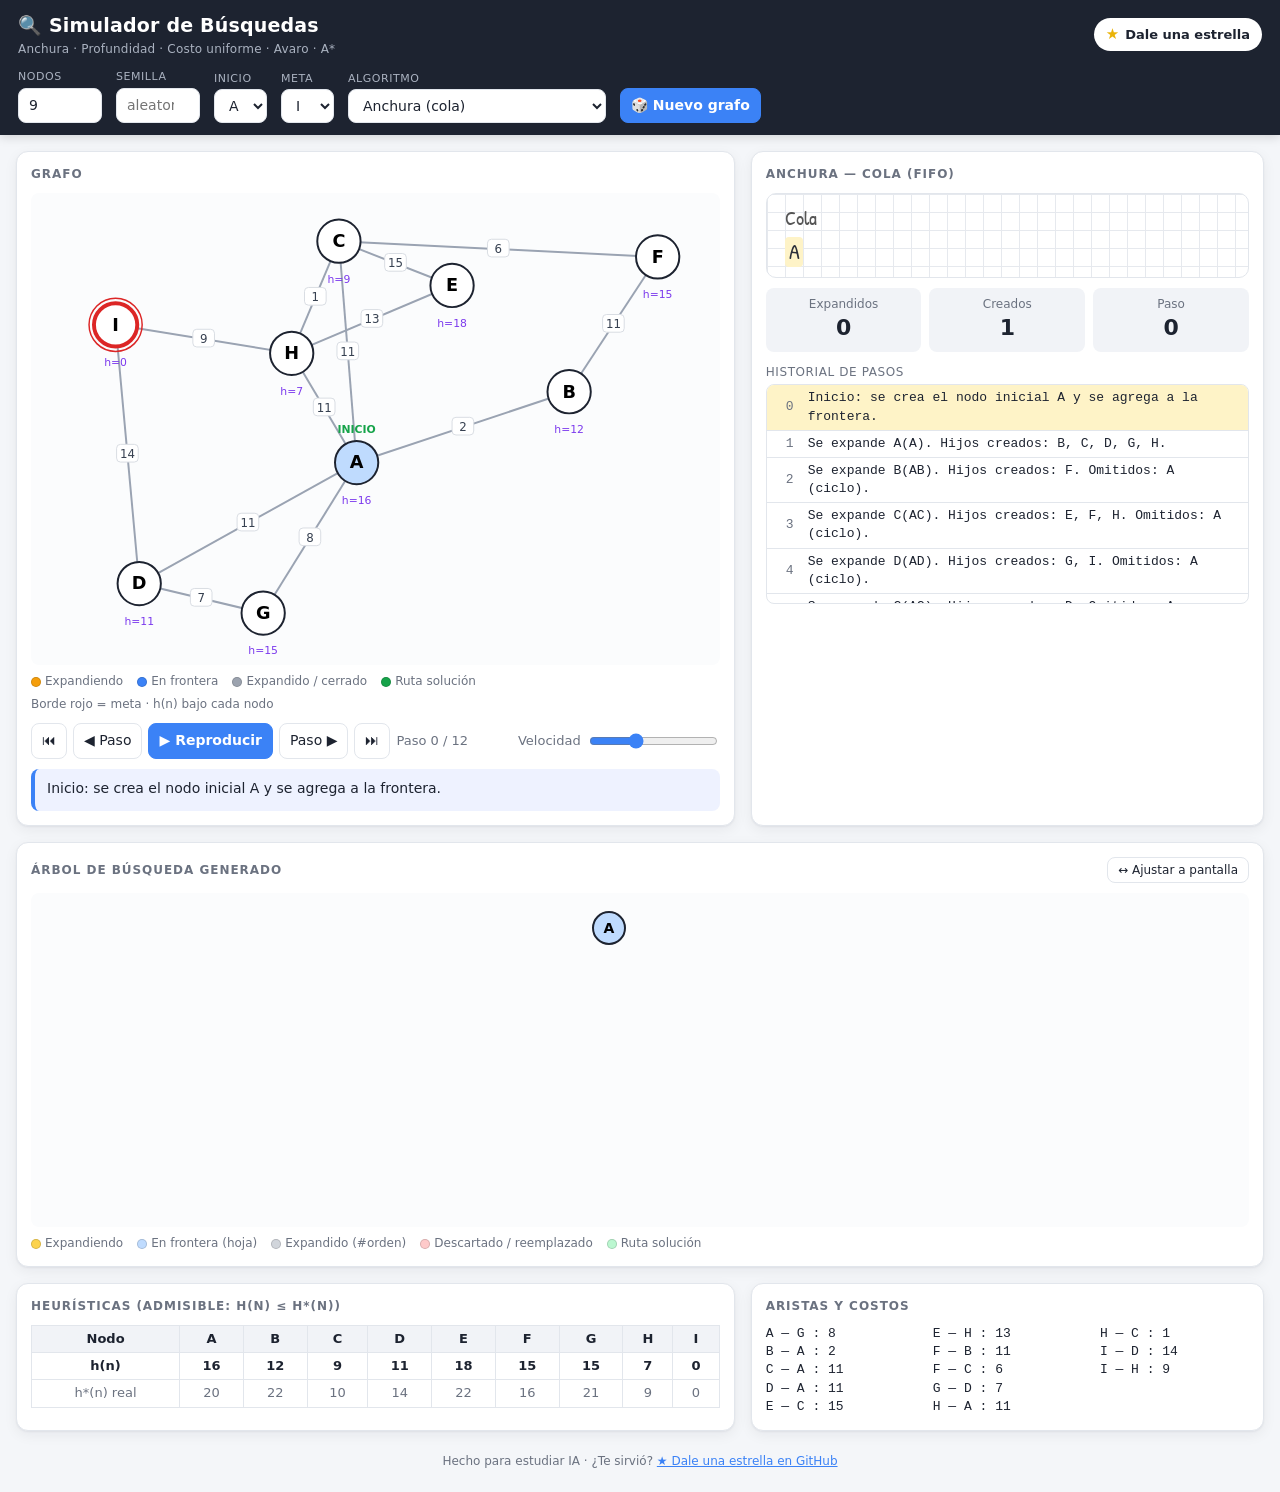
==== index.html @ 6e657a4d "Mejora del proyecto" ====
<!doctype html>
<html lang="es">
<head>
<meta charset="utf-8">
<meta name="viewport" content="width=device-width, initial-scale=1">
<title>Simulador de Búsquedas IA</title>
<meta name="description" content="Visualiza paso a paso Anchura, Profundidad, Costo uniforme, Avaro y A* sobre un grafo aleatorio.">
<link rel="icon" href="data:image/svg+xml,<svg xmlns='http://www.w3.org/2000/svg' viewBox='0 0 100 100'><text y='.9em' font-size='90'>🔍</text></svg>">
<link rel="preconnect" href="https://fonts.googleapis.com">
<link href="https://fonts.googleapis.com/css2?family=Patrick+Hand&display=swap" rel="stylesheet">
<link rel="stylesheet" href="css/styles.css">
<script src="js/app.js" defer></script>
</head>
<body>
<header>
  <div class="top">
    <h1>🔍 Simulador de Búsquedas <small>Anchura · Profundidad · Costo uniforme · Avaro · A*</small></h1>
    <a class="star" id="star" href="https://github.com/EdgarG1013/Algoritmos-de-b-squeda" target="_blank" rel="noopener"
       title="Si te sirvió, dale una estrella al repositorio">
      <span class="ico">★</span> Dale una estrella <span class="cnt" id="starCnt"></span>
    </a>
  </div>
  <div class="toolbar">
    <label class="field">Nodos <input id="nN" type="number" min="5" max="14" value="9"></label>
    <label class="field">Semilla <input id="seed" type="number" value="" placeholder="aleatoria"></label>
    <label class="field">Inicio <select id="sI"></select></label>
    <label class="field">Meta <select id="sM"></select></label>
    <label class="field wide">Algoritmo
      <select id="alg">
        <option value="bfs">Anchura (cola)</option>
        <option value="dfs">Profundidad (pila)</option>
        <option value="bfsG">Anchura + Abierta/Cerrada</option>
        <option value="dfsG">Profundidad + Abierta/Cerrada</option>
        <option value="ucs">Costo uniforme</option>
        <option value="greedy">Avaro (Greedy)</option>
        <option value="astar">A*</option>
      </select>
    </label>
    <button id="gen" class="pri">🎲 Nuevo grafo</button>
  </div>
</header>

<main>
  <section class="card">
    <h2>Grafo</h2>
    <svg id="svg" viewBox="0 0 700 480"></svg>
    <div class="legend">
      <span><span class="dot" style="background:var(--cur)"></span>Expandiendo</span>
      <span><span class="dot" style="background:var(--fr)"></span>En frontera</span>
      <span><span class="dot" style="background:var(--cl)"></span>Expandido / cerrado</span>
      <span><span class="dot" style="background:var(--ok)"></span>Ruta solución</span>
      <span>Borde rojo = meta · h(n) bajo cada nodo</span>
    </div>
    <div class="player">
      <button id="bFirst" title="Inicio">⏮</button>
      <button id="bPrev" title="Paso anterior (←)">◀<span class="tx"> Paso</span></button>
      <button id="bPlay" class="pri" title="Reproducir / pausa (espacio)">▶<span class="tx"> Reproducir</span></button>
      <button id="bNext" title="Paso siguiente (→)"><span class="tx">Paso </span>▶</button>
      <button id="bLast" title="Final">⏭</button>
      <span id="stepLbl"></span>
      <label class="speed">Velocidad <input id="spd" type="range" min="200" max="2500" value="1000" step="100"></label>
    </div>
    <div class="msg" id="msg"></div>
  </section>

  <section class="card">
    <h2 id="algTitle">Estructuras</h2>
    <div id="dsBox"></div>
    <div class="stats">
      <div class="stat">Expandidos<b id="stE">0</b></div>
      <div class="stat">Creados<b id="stC">0</b></div>
      <div class="stat">Paso<b id="stP">0</b></div>
    </div>
    <div class="res" id="res"></div>
    <div class="lbl">Historial de pasos</div>
    <div class="hist"><table id="hist"></table></div>
  </section>

  <section class="card full">
    <h2>Árbol de búsqueda generado <button id="treeFit" class="mini">🔍 Tamaño real</button></h2>
    <div class="treebox"><svg id="tree" class="fit"></svg></div>
    <div class="legend">
      <span><span class="dot" style="background:#fcd34d"></span>Expandiendo</span>
      <span><span class="dot" style="background:#bfdbfe"></span>En frontera (hoja)</span>
      <span><span class="dot" style="background:#d1d5db"></span>Expandido (#orden)</span>
      <span><span class="dot" style="background:#fecaca"></span>Descartado / reemplazado</span>
      <span><span class="dot" style="background:#bbf7d0"></span>Ruta solución</span>
    </div>
  </section>

  <section class="card">
    <h2>Heurísticas (admisible: h(n) ≤ h*(n))</h2>
    <div class="scroll"><table id="hTab"></table></div>
  </section>
  <section class="card">
    <h2>Aristas y costos</h2>
    <div id="eTab" class="edges"></div>
  </section>
</main>

<footer>
  Hecho para estudiar IA · ¿Te sirvió? <a href="https://github.com/EdgarG1013/Algoritmos-de-b-squeda" target="_blank" rel="noopener">★ Dale una estrella en GitHub</a>
</footer>
</body>
</html>
---- css/styles.css ----
:root{
  --bg:#f4f6f9; --panel:#fff; --tx:#1d2330; --mut:#6b7280; --bd:#e2e6ec; --soft:#f1f3f7;
  --pri:#3b82f6; --pri-d:#2563eb; --dark:#1d2330;
  --cur:#f59e0b; --fr:#3b82f6; --cl:#9ca3af; --ok:#16a34a; --goal:#dc2626;
  --shadow:0 1px 2px rgba(16,24,40,.05),0 4px 14px rgba(16,24,40,.06);
  --r:12px;
}
*{box-sizing:border-box}
html{-webkit-text-size-adjust:100%}
body{margin:0;font-family:system-ui,-apple-system,"Segoe UI",Roboto,Arial,sans-serif;background:var(--bg);color:var(--tx);line-height:1.4}

/* ---------- Cabecera ---------- */
header{background:var(--dark);color:#fff;padding:12px 18px;box-shadow:0 2px 10px rgba(0,0,0,.15)}
.top{display:flex;align-items:center;justify-content:space-between;gap:12px;flex-wrap:wrap}
header h1{font-size:19px;margin:0;font-weight:700;letter-spacing:.01em}
header h1 small{display:block;font-size:12px;font-weight:400;color:#aab2c0;margin-top:2px}
.star{display:inline-flex;align-items:center;gap:6px;text-decoration:none;color:#1d2330;background:#fff;
      border-radius:999px;padding:6px 12px;font-size:13px;font-weight:600;transition:transform .15s,box-shadow .15s}
.star:hover{transform:translateY(-1px);box-shadow:0 4px 12px rgba(250,204,21,.45)}
.star .ico{color:#eab308;font-size:15px}
.star .cnt{background:var(--soft);border-radius:999px;padding:1px 8px;font-weight:700;display:none}
.star .cnt.on{display:inline}

.toolbar{display:flex;flex-wrap:wrap;gap:10px 14px;align-items:flex-end;margin-top:12px}
.field{display:flex;flex-direction:column;gap:3px;font-size:11px;color:#aab2c0;text-transform:uppercase;letter-spacing:.05em}
select,input,button{font:inherit;font-size:14px;padding:7px 10px;border-radius:8px;border:1px solid var(--bd);background:#fff;color:var(--tx)}
input[type=number]{width:84px}
button{cursor:pointer;transition:background .15s,transform .1s}
button:active{transform:scale(.97)}
button:hover{background:var(--soft)}
button.pri{background:var(--pri);color:#fff;border-color:var(--pri);font-weight:600}
button.pri:hover{background:var(--pri-d)}

/* ---------- Layout ---------- */
main{display:grid;grid-template-columns:minmax(0,1.4fr) minmax(0,1fr);gap:16px;padding:16px;max-width:1500px;margin:0 auto}
.card{background:var(--panel);border:1px solid var(--bd);border-radius:var(--r);padding:14px;box-shadow:var(--shadow);min-width:0}
.card.full{grid-column:1/-1}
.card h2{font-size:12px;margin:0 0 10px;color:var(--mut);text-transform:uppercase;letter-spacing:.08em;font-weight:700;
         display:flex;justify-content:space-between;align-items:center;gap:8px}
svg{display:block;max-width:100%}
#svg{width:100%;height:auto;background:#fbfcfd;border-radius:8px}

/* ---------- Reproductor ---------- */
.player{display:flex;gap:6px;align-items:center;flex-wrap:wrap;margin-top:10px}
.player .speed{display:flex;align-items:center;gap:6px;font-size:13px;color:var(--mut);margin-left:auto}
.player input[type=range]{padding:0;border:none;accent-color:var(--pri)}
.msg{margin-top:10px;padding:10px 12px;background:#eef2ff;border-left:4px solid var(--pri);border-radius:8px;font-size:14px;min-height:42px}
#stepLbl{font-size:13px;color:var(--mut);font-variant-numeric:tabular-nums}

/* ---------- Tablas ---------- */
.scroll{overflow-x:auto;-webkit-overflow-scrolling:touch}
table{border-collapse:collapse;font-size:13px;width:100%}
th,td{border:1px solid var(--bd);padding:4px 7px;text-align:center}
th{background:var(--soft)}
.edges{font-family:Consolas,monospace;font-size:13px;columns:3;column-gap:18px}

/* ---------- Estadísticas / resultado ---------- */
.lbl{font-size:12px;color:var(--mut);margin:12px 0 4px;text-transform:uppercase;letter-spacing:.05em}
.stats{display:grid;grid-template-columns:repeat(3,1fr);gap:8px;margin-top:10px}
.stat{background:var(--soft);border-radius:8px;padding:8px;text-align:center;font-size:12px;color:var(--mut)}
.stat b{display:block;font-size:22px;color:var(--tx);font-variant-numeric:tabular-nums}
.res{margin-top:10px;padding:10px;border-radius:8px;background:#dcfce7;border:1px solid #86efac;font-size:14px;display:none}

/* ---------- Notación tipo cuaderno (como el profe) ---------- */
.nb{font-family:'Patrick Hand','Comic Sans MS',cursive;font-size:22px;color:#2b2f3a;
    background-color:#fff;background-image:linear-gradient(#e6e9ee 1px,transparent 1px),linear-gradient(90deg,#e6e9ee 1px,transparent 1px);
    background-size:18px 18px;border:1px solid var(--bd);border-radius:10px;padding:10px 14px;overflow-x:auto}
.nbcols{display:grid;grid-template-columns:auto 1fr;gap:0}
.nbcols.one{grid-template-columns:auto}
.nbcol{padding:0 14px 0 4px;min-width:0}
.nbcol+.nbcol{border-left:2px solid #2b2f3a;padding-left:12px}
.nbh{font-size:20px;color:#555;margin-bottom:4px;white-space:nowrap}
.rows{display:inline-block;max-width:100%}
.rows.stack .row{text-align:right}
.row{white-space:nowrap;line-height:1.35;min-height:1.35em;border-radius:4px}
.row .c{display:inline-block;min-width:.85em;text-align:center}
.row .t{display:inline-block;margin-right:2px}
.tach{text-decoration:line-through;text-decoration-thickness:2px;color:#7a7f8a}
.goal{color:#15803d;font-weight:bold;border:2px solid #15803d;border-radius:50%;padding:0 3px}
.row.now{background:#fef3c7}
.clist{word-break:break-word}
.nbbox{display:inline-block;border:2px solid #2b2f3a;padding:2px 10px;margin:10px 0 4px;font-size:20px;line-height:1.3}
.nbans{font-size:21px;margin-top:6px}

/* ---------- Leyendas / historial ---------- */
.legend{font-size:12px;color:var(--mut);display:flex;gap:6px 14px;flex-wrap:wrap;margin-top:8px}
.dot{display:inline-block;width:10px;height:10px;border-radius:50%;margin-right:4px;vertical-align:middle;border:1px solid rgba(0,0,0,.15)}
.hist{max-height:220px;overflow:auto;font-size:12px;border:1px solid var(--bd);border-radius:8px}
.hist table td{border-width:0 0 1px 0;text-align:left;font-family:Consolas,monospace;cursor:pointer}
.hist table td:first-child{color:var(--mut);width:34px;text-align:right}
.hist tr:hover{background:var(--soft)}
.hist tr.on{background:#fef3c7}

/* ---------- Árbol ---------- */
.treebox{overflow:auto;max-height:600px;border-radius:8px;background:#fbfcfd;-webkit-overflow-scrolling:touch}
#tree{margin:0 auto}
#tree.fit{width:100%;height:auto}
.mini{font-size:12px;padding:4px 10px;text-transform:none;letter-spacing:0;font-weight:500}

footer{text-align:center;color:var(--mut);font-size:12px;padding:6px 16px 22px}
footer a{color:var(--pri)}

/* ---------- Responsive ---------- */
@media (max-width:900px){
  main{grid-template-columns:minmax(0,1fr);padding:12px;gap:12px}
  .edges{columns:2}
}
@media (max-width:560px){
  header{padding:12px}
  header h1{font-size:17px}
  .toolbar{display:grid;grid-template-columns:1fr 1fr;gap:8px}
  .field.wide,#gen{grid-column:1/-1}
  .field input,.field select{width:100%}
  main{padding:10px}
  .card{padding:12px;border-radius:10px}
  .player{display:grid;grid-template-columns:repeat(5,1fr)}
  .player button{padding:9px 0}
  #bPrev .tx,#bNext .tx,#bPlay .tx{display:none}
  .player .speed{grid-column:1/-1;margin:4px 0 0}
  .player .speed input{flex:1}
  #stepLbl{grid-column:1/-1;text-align:center}
  .nb{font-size:19px;padding:8px 10px}
  .nbh{font-size:17px}
  .edges{columns:2;font-size:12px}
  .stat b{font-size:19px}
}
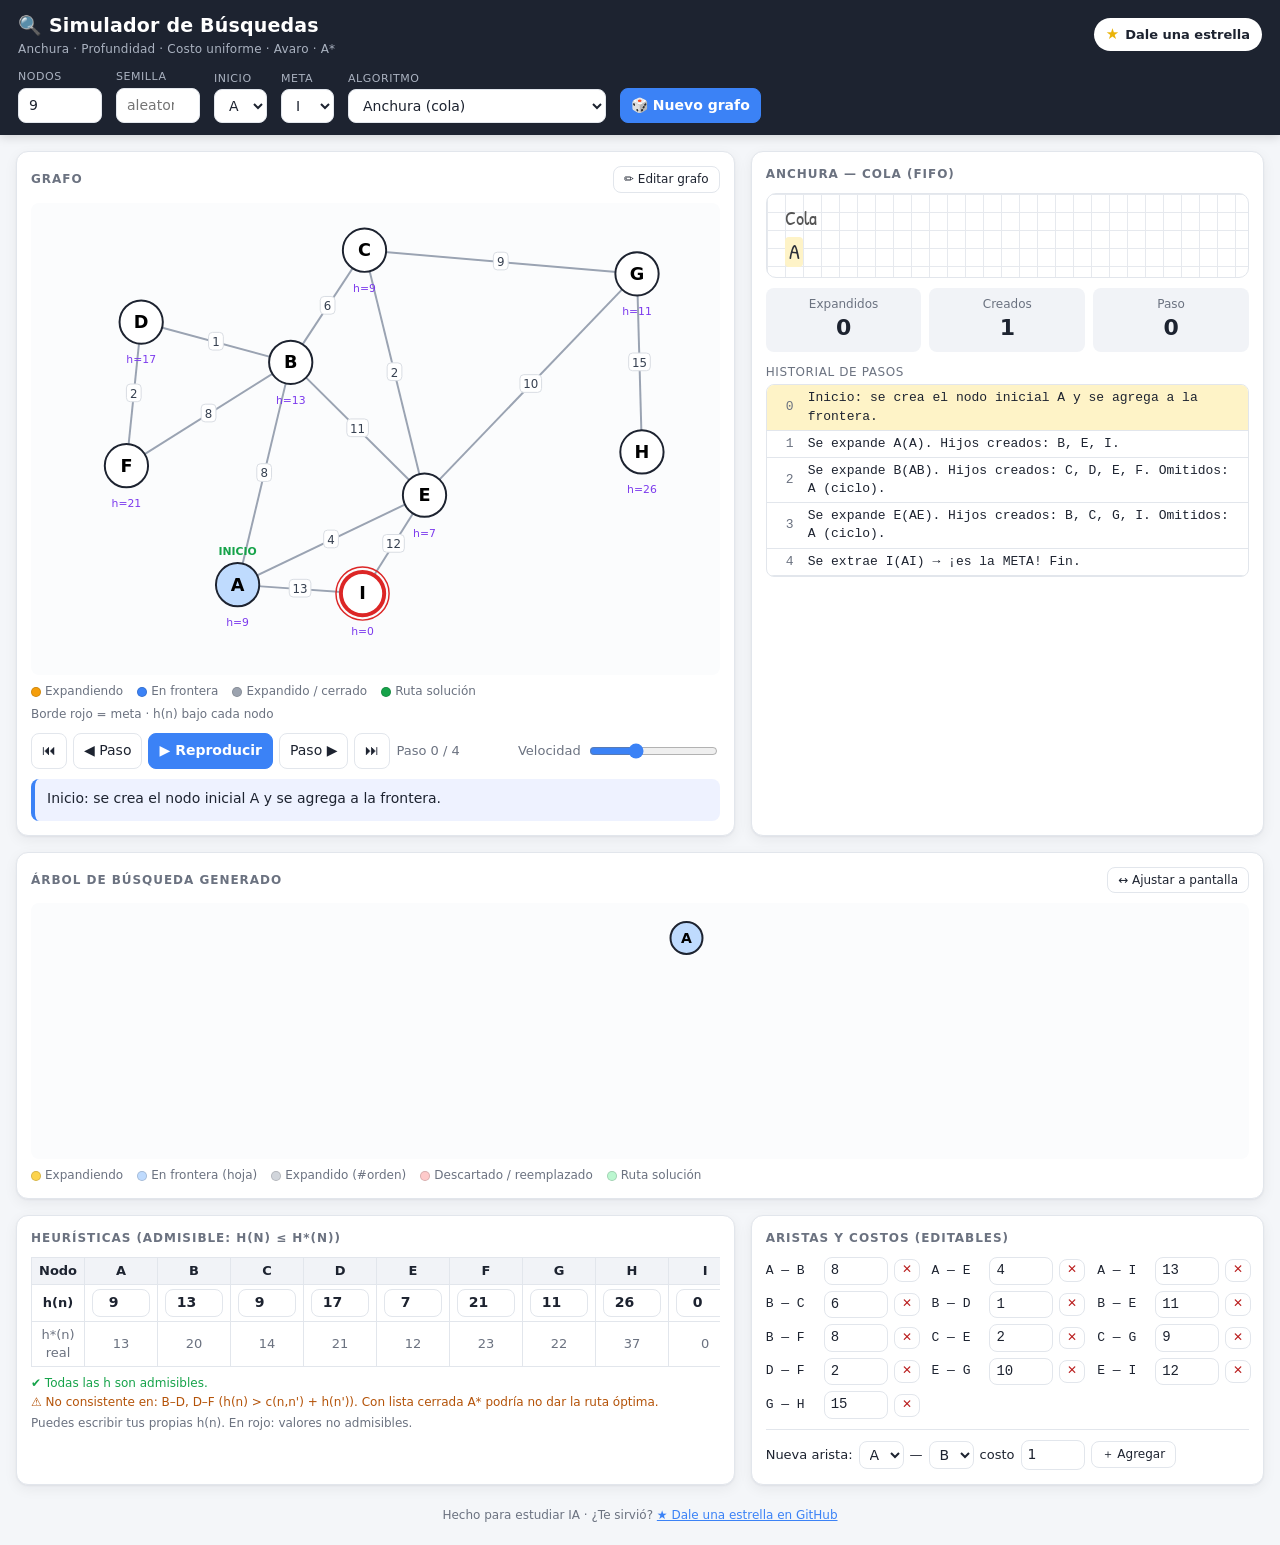
==== commit 32aca193: "implementacion de sistema de edicion y correcion de errores" ====
--- a/index.html
+++ b/index.html
@@ -4,7 +4,7 @@
 <meta charset="utf-8">
 <meta name="viewport" content="width=device-width, initial-scale=1">
 <title>Simulador de Búsquedas IA</title>
-<meta name="description" content="Visualiza paso a paso Anchura, Profundidad, Costo uniforme, Avaro y A* sobre un grafo aleatorio.">
+<meta name="description" content="Visualiza paso a paso Anchura, Profundidad, Costo uniforme, Avaro y A* sobre un grafo aleatorio o creado por ti.">
 <link rel="icon" href="data:image/svg+xml,<svg xmlns='http://www.w3.org/2000/svg' viewBox='0 0 100 100'><text y='.9em' font-size='90'>🔍</text></svg>">
 <link rel="preconnect" href="https://fonts.googleapis.com">
 <link href="https://fonts.googleapis.com/css2?family=Patrick+Hand&display=swap" rel="stylesheet">
@@ -42,7 +42,21 @@
 
 <main>
   <section class="card">
-    <h2>Grafo</h2>
+    <h2>Grafo <button id="edToggle" class="mini">✏️ Editar grafo</button></h2>
+    <div id="edBar" class="edbar" hidden>
+      <div class="edhint">Clic en espacio vacío: <b>nuevo nodo</b> · Arrastrar nodo: <b>moverlo</b> ·
+        Clic en un nodo y luego en otro: <b>arista</b> · Clic en nodo o costo: <b>editar</b> ·
+        <kbd>Supr</kbd>: borrar · <kbd>Esc</kbd>: soltar selección</div>
+      <div id="edSel" class="edsel"></div>
+      <div class="edtools">
+        <button id="edClear" class="mini danger">🧹 Grafo vacío</button>
+        <button id="edH" class="mini">🎲 h admisibles aleatorias</button>
+        <button id="edH0" class="mini">h = 0 en todos</button>
+        <button id="edExp" class="mini">💾 Exportar</button>
+        <label class="mini btn">📂 Importar<input id="edImp" type="file" accept=".json,application/json" hidden></label>
+        <span id="edMsg" class="err"></span>
+      </div>
+    </div>
     <svg id="svg" viewBox="0 0 700 480"></svg>
     <div class="legend">
       <span><span class="dot" style="background:var(--cur)"></span>Expandiendo</span>
@@ -91,9 +105,11 @@
   <section class="card">
     <h2>Heurísticas (admisible: h(n) ≤ h*(n))</h2>
     <div class="scroll"><table id="hTab"></table></div>
+    <div id="hMsg" class="hmsg"></div>
+    <div class="note">Puedes escribir tus propias h(n). En rojo: valores no admisibles.</div>
   </section>
   <section class="card">
-    <h2>Aristas y costos</h2>
+    <h2>Aristas y costos (editables)</h2>
     <div id="eTab" class="edges"></div>
   </section>
 </main>
--- a/css/styles.css
+++ b/css/styles.css
@@ -6,6 +6,7 @@
   --r:12px;
 }
 *{box-sizing:border-box}
+[hidden]{display:none!important}
 html{-webkit-text-size-adjust:100%}
 body{margin:0;font-family:system-ui,-apple-system,"Segoe UI",Roboto,Arial,sans-serif;background:var(--bg);color:var(--tx);line-height:1.4}
 
@@ -30,6 +31,14 @@
 button:hover{background:var(--soft)}
 button.pri{background:var(--pri);color:#fff;border-color:var(--pri);font-weight:600}
 button.pri:hover{background:var(--pri-d)}
+button.on{background:var(--pri);color:#fff;border-color:var(--pri)}
+button.danger{color:#b91c1c;border-color:#fecaca}
+button.danger:hover{background:#fee2e2}
+label.btn{display:inline-block;cursor:pointer;border:1px solid var(--bd);border-radius:8px;background:#fff;color:var(--tx)}
+label.btn:hover{background:var(--soft)}
+input.bad{background:#fee2e2;border-color:#dc2626;color:#b91c1c}
+.mut{color:var(--mut)}
+.err{color:#b91c1c;font-size:12px}
 
 /* ---------- Layout ---------- */
 main{display:grid;grid-template-columns:minmax(0,1.4fr) minmax(0,1fr);gap:16px;padding:16px;max-width:1500px;margin:0 auto}
@@ -52,7 +61,33 @@
 table{border-collapse:collapse;font-size:13px;width:100%}
 th,td{border:1px solid var(--bd);padding:4px 7px;text-align:center}
 th{background:var(--soft)}
-.edges{font-family:Consolas,monospace;font-size:13px;columns:3;column-gap:18px}
+input.hin{width:58px;padding:3px 4px;text-align:center;font-weight:700}
+.hmsg{font-size:12px;margin-top:8px}
+.hmsg .ok{color:var(--ok)}
+.hmsg .warn{color:#b45309;margin-top:2px}
+.note{font-size:12px;color:var(--mut);margin-top:4px}
+.elist{display:grid;grid-template-columns:repeat(auto-fill,minmax(150px,1fr));gap:6px 14px;font-family:Consolas,monospace;font-size:13px}
+.erow{display:flex;align-items:center;gap:6px}
+.erow span{min-width:52px;white-space:nowrap}
+.erow input[type=number]{width:64px;padding:3px 6px}
+.erow .x{padding:2px 7px;color:#b91c1c}
+.eadd{display:flex;flex-wrap:wrap;gap:6px;align-items:center;font-size:13px;margin-top:10px;padding-top:10px;border-top:1px solid var(--bd)}
+.eadd select{padding:4px 6px}
+.eadd input[type=number]{width:64px;padding:4px 6px}
+
+/* ---------- Editor del grafo ---------- */
+.edbar{display:flex;flex-direction:column;gap:8px;margin-bottom:8px;padding:8px 10px;font-size:13px;
+       background:#f8fafc;border:1px dashed var(--pri);border-radius:8px}
+.edhint{font-size:12px;color:var(--mut)}
+kbd{font-family:inherit;font-size:11px;border:1px solid var(--bd);border-bottom-width:2px;border-radius:4px;padding:0 4px;background:#fff}
+.edsel{display:flex;flex-wrap:wrap;gap:6px 10px;align-items:center;min-height:32px}
+.edsel label{display:inline-flex;align-items:center;gap:4px}
+.edsel input{width:72px;padding:4px 6px}
+.edsel input[type=number]{width:72px}
+.edtools{display:flex;flex-wrap:wrap;gap:6px;align-items:center}
+#svg.editing{cursor:crosshair;touch-action:none;outline:2px dashed #bfdbfe}
+#svg.editing [data-n]{cursor:grab}
+#svg.editing [data-a]{cursor:pointer}
 
 /* ---------- Estadísticas / resultado ---------- */
 .lbl{font-size:12px;color:var(--mut);margin:12px 0 4px;text-transform:uppercase;letter-spacing:.05em}
@@ -103,7 +138,6 @@
 /* ---------- Responsive ---------- */
 @media (max-width:900px){
   main{grid-template-columns:minmax(0,1fr);padding:12px;gap:12px}
-  .edges{columns:2}
 }
 @media (max-width:560px){
   header{padding:12px}
@@ -121,6 +155,5 @@
   #stepLbl{grid-column:1/-1;text-align:center}
   .nb{font-size:19px;padding:8px 10px}
   .nbh{font-size:17px}
-  .edges{columns:2;font-size:12px}
   .stat b{font-size:19px}
 }
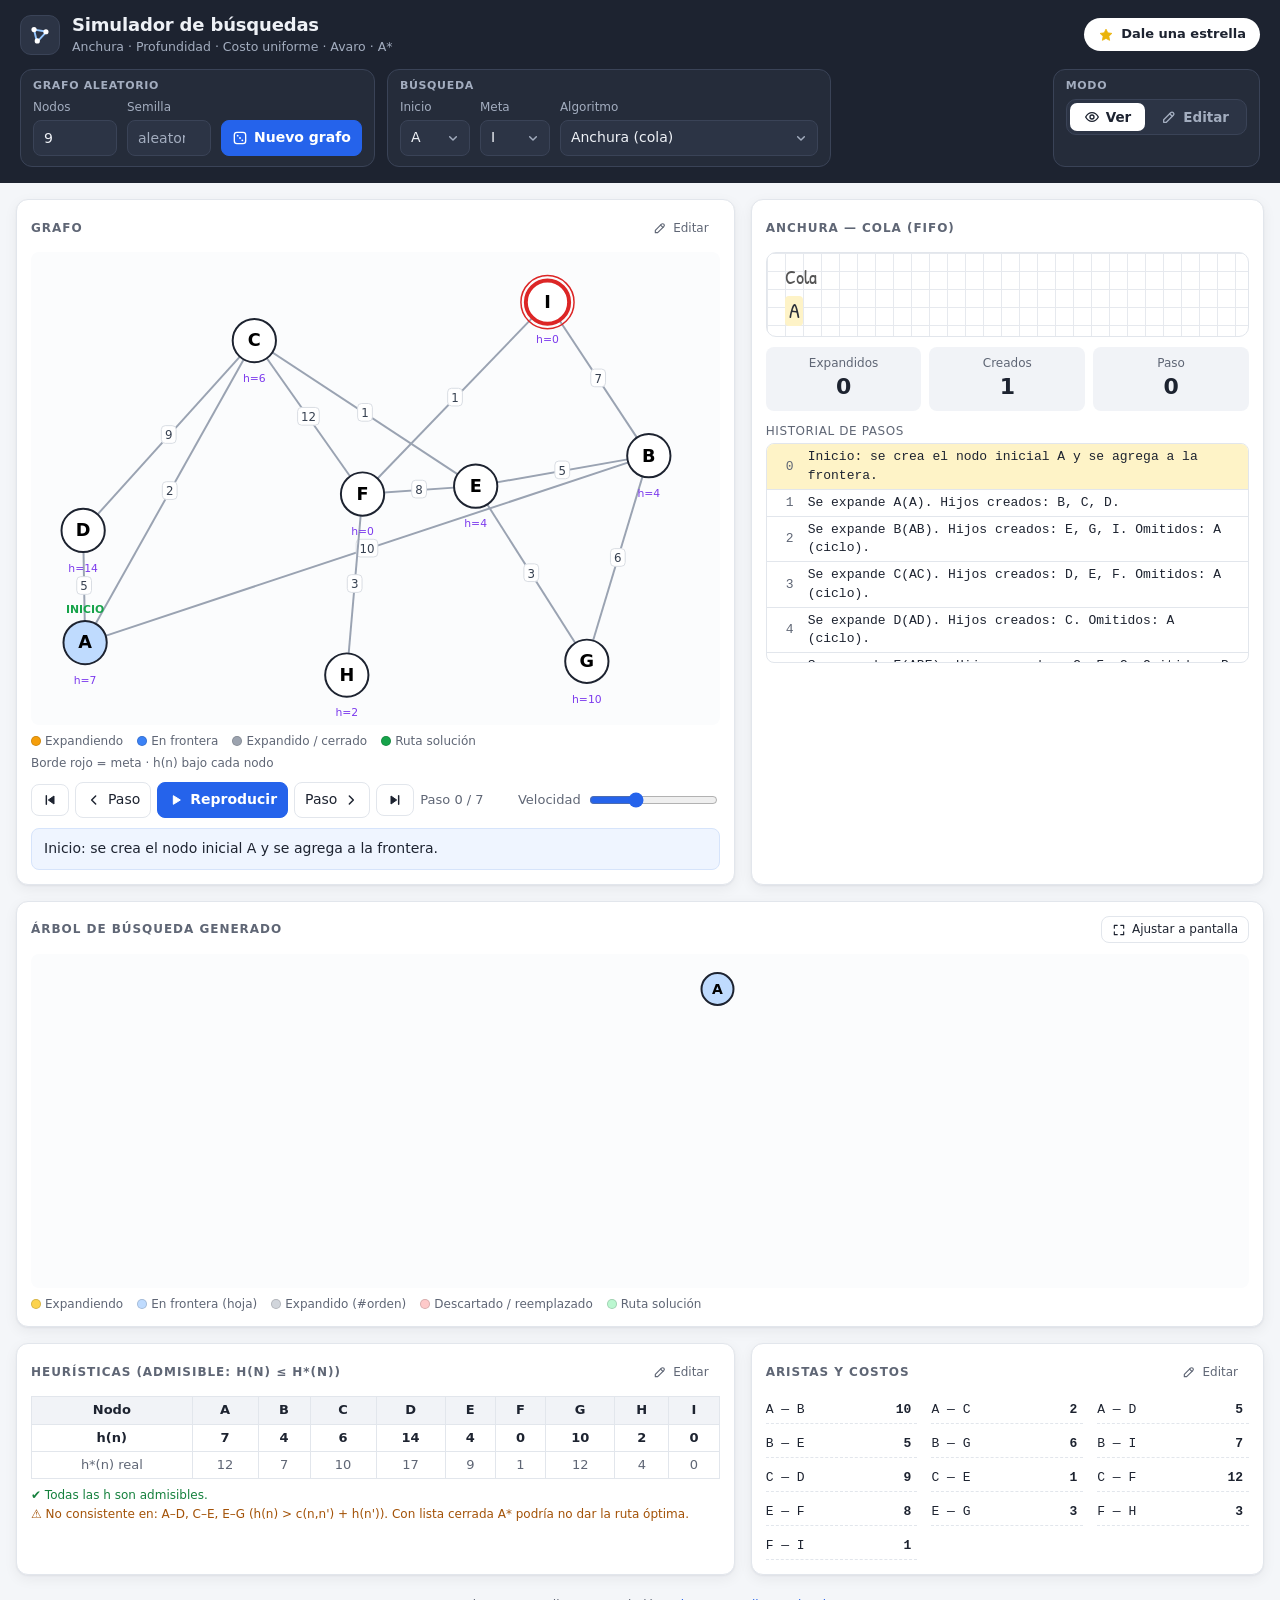
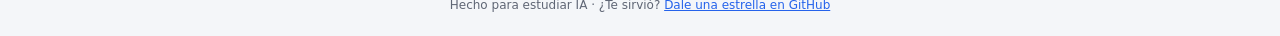
==== commit 995bbc39: "implementacion de sistema de edicion y mejora de la interfaz" ====
--- a/index.html
+++ b/index.html
@@ -5,59 +5,115 @@
 <meta name="viewport" content="width=device-width, initial-scale=1">
 <title>Simulador de Búsquedas IA</title>
 <meta name="description" content="Visualiza paso a paso Anchura, Profundidad, Costo uniforme, Avaro y A* sobre un grafo aleatorio o creado por ti.">
-<link rel="icon" href="data:image/svg+xml,<svg xmlns='http://www.w3.org/2000/svg' viewBox='0 0 100 100'><text y='.9em' font-size='90'>🔍</text></svg>">
+<link rel="icon" href="data:image/svg+xml,<svg xmlns='http://www.w3.org/2000/svg' viewBox='0 0 24 24'><rect width='24' height='24' rx='6' fill='%231d2330'/><g stroke='%2393c5fd' stroke-width='1.8' stroke-linecap='round'><path d='M8 7.3 15.9 8.6M7 9.2l1.5 6.4M16.4 10.7l-5.6 6'/></g><g fill='%23fff'><circle cx='6.5' cy='7' r='2.3'/><circle cx='17.5' cy='9' r='2.3'/><circle cx='9.5' cy='17.5' r='2.3'/></g></svg>">
 <link rel="preconnect" href="https://fonts.googleapis.com">
 <link href="https://fonts.googleapis.com/css2?family=Patrick+Hand&display=swap" rel="stylesheet">
 <link rel="stylesheet" href="css/styles.css">
 <script src="js/app.js" defer></script>
 </head>
 <body>
+<!-- Íconos (SVG en línea: sin dependencias externas) -->
+<svg width="0" height="0" style="position:absolute" aria-hidden="true">
+  <defs>
+    <symbol id="i-logo" viewBox="0 0 24 24"><g fill="none" stroke="currentColor" stroke-width="1.8" stroke-linecap="round"><path d="M8 7.3 15.9 8.6M7 9.2l1.5 6.4M16.4 10.7l-5.6 6"/></g><g fill="#fff"><circle cx="6.5" cy="7" r="2.4"/><circle cx="17.5" cy="9" r="2.4"/><circle cx="9.5" cy="17.5" r="2.4"/></g></symbol>
+    <symbol id="i-dice" viewBox="0 0 24 24"><rect x="3.5" y="3.5" width="17" height="17" rx="4" fill="none" stroke="currentColor" stroke-width="2"/><g fill="currentColor"><circle cx="8.5" cy="8.5" r="1.4"/><circle cx="12" cy="12" r="1.4"/><circle cx="15.5" cy="15.5" r="1.4"/></g></symbol>
+    <symbol id="i-play" viewBox="0 0 24 24"><path d="M8 5.5v13l10.5-6.5z" fill="currentColor" stroke="currentColor" stroke-width="1.5" stroke-linejoin="round"/></symbol>
+    <symbol id="i-pause" viewBox="0 0 24 24"><g fill="currentColor"><rect x="6.5" y="5" width="4" height="14" rx="1.2"/><rect x="13.5" y="5" width="4" height="14" rx="1.2"/></g></symbol>
+    <symbol id="i-first" viewBox="0 0 24 24"><path d="M18 6v12l-8.5-6z" fill="currentColor" stroke="currentColor" stroke-width="1.5" stroke-linejoin="round"/><path d="M6.5 5.5v13" stroke="currentColor" stroke-width="2.2" stroke-linecap="round"/></symbol>
+    <symbol id="i-last" viewBox="0 0 24 24"><path d="M6 6v12l8.5-6z" fill="currentColor" stroke="currentColor" stroke-width="1.5" stroke-linejoin="round"/><path d="M17.5 5.5v13" stroke="currentColor" stroke-width="2.2" stroke-linecap="round"/></symbol>
+    <symbol id="i-prev" viewBox="0 0 24 24"><path d="M14.5 6 8.5 12l6 6" fill="none" stroke="currentColor" stroke-width="2.2" stroke-linecap="round" stroke-linejoin="round"/></symbol>
+    <symbol id="i-next" viewBox="0 0 24 24"><path d="m9.5 6 6 6-6 6" fill="none" stroke="currentColor" stroke-width="2.2" stroke-linecap="round" stroke-linejoin="round"/></symbol>
+    <symbol id="i-pencil" viewBox="0 0 24 24"><g fill="none" stroke="currentColor" stroke-width="2" stroke-linecap="round" stroke-linejoin="round"><path d="M4 20h4L18.5 9.5a2.8 2.8 0 0 0-4-4L4 16z"/><path d="m13 7 4 4"/></g></symbol>
+    <symbol id="i-eye" viewBox="0 0 24 24"><g fill="none" stroke="currentColor" stroke-width="2" stroke-linecap="round" stroke-linejoin="round"><path d="M2.5 12S6 5.5 12 5.5 21.5 12 21.5 12 18 18.5 12 18.5 2.5 12 2.5 12z"/><circle cx="12" cy="12" r="3"/></g></symbol>
+    <symbol id="i-check" viewBox="0 0 24 24"><path d="m5 12.5 4.5 4.5L19 7.5" fill="none" stroke="currentColor" stroke-width="2.4" stroke-linecap="round" stroke-linejoin="round"/></symbol>
+    <symbol id="i-x" viewBox="0 0 24 24"><path d="M6.5 6.5l11 11m0-11-11 11" fill="none" stroke="currentColor" stroke-width="2.2" stroke-linecap="round"/></symbol>
+    <symbol id="i-plus" viewBox="0 0 24 24"><path d="M12 5v14M5 12h14" fill="none" stroke="currentColor" stroke-width="2.2" stroke-linecap="round"/></symbol>
+    <symbol id="i-trash" viewBox="0 0 24 24"><g fill="none" stroke="currentColor" stroke-width="2" stroke-linecap="round" stroke-linejoin="round"><path d="M4 7h16M9 7V4.5h6V7M6.5 7l.9 11.6a2 2 0 0 0 2 1.9h5.2a2 2 0 0 0 2-1.9L17.5 7M10 11v5.5M14 11v5.5"/></g></symbol>
+    <symbol id="i-blank" viewBox="0 0 24 24"><g fill="none" stroke="currentColor" stroke-width="2" stroke-linecap="round" stroke-linejoin="round"><rect x="4.5" y="3.5" width="15" height="17" rx="2.5"/><path d="M12 9v6M9 12h6"/></g></symbol>
+    <symbol id="i-shuffle" viewBox="0 0 24 24"><g fill="none" stroke="currentColor" stroke-width="2" stroke-linecap="round" stroke-linejoin="round"><path d="M3 7h3c4.5 0 6.5 10 11 10h3.5M3 17h3c1.7 0 3-1.4 4-3.2M13.8 9.6C14.8 8 16 7 17.5 7h3"/><path d="m18 4 3 3-3 3M18 14l3 3-3 3"/></g></symbol>
+    <symbol id="i-download" viewBox="0 0 24 24"><g fill="none" stroke="currentColor" stroke-width="2" stroke-linecap="round" stroke-linejoin="round"><path d="M12 4v11M7 10.5l5 5 5-5M5 20h14"/></g></symbol>
+    <symbol id="i-upload" viewBox="0 0 24 24"><g fill="none" stroke="currentColor" stroke-width="2" stroke-linecap="round" stroke-linejoin="round"><path d="M12 16V5M7 9.5l5-5 5 5M5 20h14"/></g></symbol>
+    <symbol id="i-flag" viewBox="0 0 24 24"><g fill="none" stroke="currentColor" stroke-width="2" stroke-linecap="round" stroke-linejoin="round"><path d="M5.5 21V4M5.5 4.5h11l-2.2 4 2.2 4h-11"/></g></symbol>
+    <symbol id="i-start" viewBox="0 0 24 24"><circle cx="12" cy="12" r="7.5" fill="none" stroke="currentColor" stroke-width="2"/><circle cx="12" cy="12" r="3" fill="currentColor"/></symbol>
+    <symbol id="i-star" viewBox="0 0 24 24"><path d="m12 3.2 2.7 5.6 6.1.8-4.5 4.3 1.1 6.1L12 17.1 6.6 20l1.1-6.1-4.5-4.3 6.1-.8z" fill="currentColor" stroke="currentColor" stroke-width="1.2" stroke-linejoin="round"/></symbol>
+    <symbol id="i-zoom" viewBox="0 0 24 24"><g fill="none" stroke="currentColor" stroke-width="2" stroke-linecap="round"><circle cx="10.5" cy="10.5" r="6"/><path d="m15 15 5 5M8 10.5h5M10.5 8v5"/></g></symbol>
+    <symbol id="i-fit" viewBox="0 0 24 24"><g fill="none" stroke="currentColor" stroke-width="2" stroke-linecap="round" stroke-linejoin="round"><path d="M4 9V4h5M20 9V4h-5M4 15v5h5M20 15v5h-5"/></g></symbol>
+  </defs>
+</svg>
+
 <header>
   <div class="top">
-    <h1>🔍 Simulador de Búsquedas <small>Anchura · Profundidad · Costo uniforme · Avaro · A*</small></h1>
+    <div class="brand">
+      <span class="logo"><svg class="i"><use href="#i-logo"/></svg></span>
+      <div>
+        <h1>Simulador de búsquedas</h1>
+        <p>Anchura · Profundidad · Costo uniforme · Avaro · A*</p>
+      </div>
+    </div>
     <a class="star" id="star" href="https://github.com/EdgarG1013/Algoritmos-de-b-squeda" target="_blank" rel="noopener"
        title="Si te sirvió, dale una estrella al repositorio">
-      <span class="ico">★</span> Dale una estrella <span class="cnt" id="starCnt"></span>
+      <svg class="i ico"><use href="#i-star"/></svg> Dale una estrella <span class="cnt" id="starCnt"></span>
     </a>
   </div>
   <div class="toolbar">
-    <label class="field">Nodos <input id="nN" type="number" min="5" max="14" value="9"></label>
-    <label class="field">Semilla <input id="seed" type="number" value="" placeholder="aleatoria"></label>
-    <label class="field">Inicio <select id="sI"></select></label>
-    <label class="field">Meta <select id="sM"></select></label>
-    <label class="field wide">Algoritmo
-      <select id="alg">
-        <option value="bfs">Anchura (cola)</option>
-        <option value="dfs">Profundidad (pila)</option>
-        <option value="bfsG">Anchura + Abierta/Cerrada</option>
-        <option value="dfsG">Profundidad + Abierta/Cerrada</option>
-        <option value="ucs">Costo uniforme</option>
-        <option value="greedy">Avaro (Greedy)</option>
-        <option value="astar">A*</option>
-      </select>
-    </label>
-    <button id="gen" class="pri">🎲 Nuevo grafo</button>
+    <div class="grp" role="group" aria-labelledby="gGen">
+      <span class="gcap" id="gGen">Grafo aleatorio</span>
+      <div class="grow">
+        <label class="field">Nodos <input id="nN" type="number" min="5" max="14" value="9"></label>
+        <label class="field">Semilla <input id="seed" type="number" value="" placeholder="aleatoria"></label>
+        <button id="gen" class="pri"><svg class="i"><use href="#i-dice"/></svg>Nuevo grafo</button>
+      </div>
+    </div>
+    <div class="grp" role="group" aria-labelledby="gBus">
+      <span class="gcap" id="gBus">Búsqueda</span>
+      <div class="grow">
+        <label class="field">Inicio <select id="sI"></select></label>
+        <label class="field">Meta <select id="sM"></select></label>
+        <label class="field wide">Algoritmo
+          <select id="alg">
+            <option value="bfs">Anchura (cola)</option>
+            <option value="dfs">Profundidad (pila)</option>
+            <option value="bfsG">Anchura + Abierta/Cerrada</option>
+            <option value="dfsG">Profundidad + Abierta/Cerrada</option>
+            <option value="ucs">Costo uniforme</option>
+            <option value="greedy">Avaro (Greedy)</option>
+            <option value="astar">A*</option>
+          </select>
+        </label>
+      </div>
+    </div>
+    <div class="grp mode-grp" role="group" aria-labelledby="gMod">
+      <span class="gcap" id="gMod">Modo</span>
+      <div class="mode">
+        <button id="mView" aria-pressed="true"><svg class="i"><use href="#i-eye"/></svg>Ver</button>
+        <button id="mEdit" aria-pressed="false"><svg class="i"><use href="#i-pencil"/></svg>Editar</button>
+      </div>
+    </div>
   </div>
 </header>
 
 <main>
-  <section class="card">
-    <h2>Grafo <button id="edToggle" class="mini">✏️ Editar grafo</button></h2>
+  <section class="card ed">
+    <h2>Grafo <button class="mini ghost" data-edit><svg class="i"><use href="#i-pencil"/></svg>Editar</button></h2>
     <div id="edBar" class="edbar" hidden>
-      <div class="edhint">Clic en espacio vacío: <b>nuevo nodo</b> · Arrastrar nodo: <b>moverlo</b> ·
-        Clic en un nodo y luego en otro: <b>arista</b> · Clic en nodo o costo: <b>editar</b> ·
-        <kbd>Supr</kbd>: borrar · <kbd>Esc</kbd>: soltar selección</div>
-      <div id="edSel" class="edsel"></div>
+      <span class="chip"><span class="pulse"></span>Editando</span>
+      <span id="edHint" class="edhint"></span>
       <div class="edtools">
-        <button id="edClear" class="mini danger">🧹 Grafo vacío</button>
-        <button id="edH" class="mini">🎲 h admisibles aleatorias</button>
-        <button id="edH0" class="mini">h = 0 en todos</button>
-        <button id="edExp" class="mini">💾 Exportar</button>
-        <label class="mini btn">📂 Importar<input id="edImp" type="file" accept=".json,application/json" hidden></label>
-        <span id="edMsg" class="err"></span>
+        <button id="edH" class="mini" title="Generar heurísticas admisibles aleatorias"><svg class="i"><use href="#i-shuffle"/></svg>h aleatorias</button>
+        <button id="edH0" class="mini" title="Poner h(n) = 0 en todos los nodos">h = 0</button>
+        <button id="edClear" class="mini" title="Borrar todo y empezar un grafo vacío"><svg class="i"><use href="#i-blank"/></svg>Vaciar</button>
+        <span class="sep"></span>
+        <button id="edExp" class="mini" title="Descargar el grafo como .json"><svg class="i"><use href="#i-download"/></svg><span class="tx">Exportar</span></button>
+        <label class="mini btn" title="Cargar un grafo .json"><svg class="i"><use href="#i-upload"/></svg><span class="tx">Importar</span><input id="edImp" type="file" accept=".json,application/json" hidden></label>
+        <button id="edDone" class="mini pri"><svg class="i"><use href="#i-check"/></svg>Listo</button>
       </div>
     </div>
-    <svg id="svg" viewBox="0 0 700 480"></svg>
+    <div class="canvas" id="canvas">
+      <svg id="svg" viewBox="0 0 700 480"></svg>
+      <div id="empty" class="empty" hidden></div>
+      <div id="insp" class="insp" hidden></div>
+      <div id="toast" class="toast" role="status" aria-live="polite"></div>
+    </div>
     <div class="legend">
       <span><span class="dot" style="background:var(--cur)"></span>Expandiendo</span>
       <span><span class="dot" style="background:var(--fr)"></span>En frontera</span>
@@ -66,11 +122,11 @@
       <span>Borde rojo = meta · h(n) bajo cada nodo</span>
     </div>
     <div class="player">
-      <button id="bFirst" title="Inicio">⏮</button>
-      <button id="bPrev" title="Paso anterior (←)">◀<span class="tx"> Paso</span></button>
-      <button id="bPlay" class="pri" title="Reproducir / pausa (espacio)">▶<span class="tx"> Reproducir</span></button>
-      <button id="bNext" title="Paso siguiente (→)"><span class="tx">Paso </span>▶</button>
-      <button id="bLast" title="Final">⏭</button>
+      <button id="bFirst" title="Inicio" aria-label="Ir al inicio"><svg class="i"><use href="#i-first"/></svg></button>
+      <button id="bPrev" title="Paso anterior (←)"><svg class="i"><use href="#i-prev"/></svg><span class="tx">Paso</span></button>
+      <button id="bPlay" class="pri" title="Reproducir / pausa (espacio)"></button>
+      <button id="bNext" title="Paso siguiente (→)"><span class="tx">Paso</span><svg class="i"><use href="#i-next"/></svg></button>
+      <button id="bLast" title="Final" aria-label="Ir al final"><svg class="i"><use href="#i-last"/></svg></button>
       <span id="stepLbl"></span>
       <label class="speed">Velocidad <input id="spd" type="range" min="200" max="2500" value="1000" step="100"></label>
     </div>
@@ -91,7 +147,7 @@
   </section>
 
   <section class="card full">
-    <h2>Árbol de búsqueda generado <button id="treeFit" class="mini">🔍 Tamaño real</button></h2>
+    <h2>Árbol de búsqueda generado <button id="treeFit" class="mini"></button></h2>
     <div class="treebox"><svg id="tree" class="fit"></svg></div>
     <div class="legend">
       <span><span class="dot" style="background:#fcd34d"></span>Expandiendo</span>
@@ -102,20 +158,19 @@
     </div>
   </section>
 
-  <section class="card">
-    <h2>Heurísticas (admisible: h(n) ≤ h*(n))</h2>
+  <section class="card ed">
+    <h2>Heurísticas (admisible: h(n) ≤ h*(n)) <button class="mini ghost" data-edit><svg class="i"><use href="#i-pencil"/></svg>Editar</button></h2>
     <div class="scroll"><table id="hTab"></table></div>
     <div id="hMsg" class="hmsg"></div>
-    <div class="note">Puedes escribir tus propias h(n). En rojo: valores no admisibles.</div>
   </section>
-  <section class="card">
-    <h2>Aristas y costos (editables)</h2>
-    <div id="eTab" class="edges"></div>
+  <section class="card ed">
+    <h2>Aristas y costos <button class="mini ghost" data-edit><svg class="i"><use href="#i-pencil"/></svg>Editar</button></h2>
+    <div id="eTab"></div>
   </section>
 </main>
 
 <footer>
-  Hecho para estudiar IA · ¿Te sirvió? <a href="https://github.com/EdgarG1013/Algoritmos-de-b-squeda" target="_blank" rel="noopener">★ Dale una estrella en GitHub</a>
+  Hecho para estudiar IA · ¿Te sirvió? <a href="https://github.com/EdgarG1013/Algoritmos-de-b-squeda" target="_blank" rel="noopener">Dale una estrella en GitHub</a>
 </footer>
 </body>
 </html>
--- a/css/styles.css
+++ b/css/styles.css
@@ -1,93 +1,181 @@
 :root{
-  --bg:#f4f6f9; --panel:#fff; --tx:#1d2330; --mut:#6b7280; --bd:#e2e6ec; --soft:#f1f3f7;
-  --pri:#3b82f6; --pri-d:#2563eb; --dark:#1d2330;
+  --bg:#f4f6f9; --panel:#fff; --tx:#1d2330; --mut:#5f6675; --bd:#e2e6ec; --soft:#f1f3f7;
+  --pri:#3b82f6; --pri-d:#2563eb; --pri-dd:#1d4ed8; --pri-t:#eff5ff; --dark:#1d2330;
   --cur:#f59e0b; --fr:#3b82f6; --cl:#9ca3af; --ok:#16a34a; --goal:#dc2626;
+  /* superficies del header (oscuro) */
+  --h-1:#252c3a; --h-2:#2c3445; --h-bd:#3a4357; --h-tx:#eef1f6; --h-mut:#a3adbf;
   --shadow:0 1px 2px rgba(16,24,40,.05),0 4px 14px rgba(16,24,40,.06);
+  --shadow-pop:0 2px 4px rgba(16,24,40,.06),0 12px 28px rgba(16,24,40,.16);
   --r:12px;
+  --ease:cubic-bezier(.16,1,.3,1);
 }
 *{box-sizing:border-box}
 [hidden]{display:none!important}
 html{-webkit-text-size-adjust:100%}
 body{margin:0;font-family:system-ui,-apple-system,"Segoe UI",Roboto,Arial,sans-serif;background:var(--bg);color:var(--tx);line-height:1.4}
+::selection{background:#bfdbfe;color:var(--tx)}
+:focus-visible{outline:2px solid var(--pri);outline-offset:2px}
+* {scrollbar-color:#c5ccd6 transparent;scrollbar-width:thin}
+
+.i{width:16px;height:16px;flex:none;display:inline-block;vertical-align:-3px}
 
 /* ---------- Cabecera ---------- */
-header{background:var(--dark);color:#fff;padding:12px 18px;box-shadow:0 2px 10px rgba(0,0,0,.15)}
-.top{display:flex;align-items:center;justify-content:space-between;gap:12px;flex-wrap:wrap}
-header h1{font-size:19px;margin:0;font-weight:700;letter-spacing:.01em}
-header h1 small{display:block;font-size:12px;font-weight:400;color:#aab2c0;margin-top:2px}
-.star{display:inline-flex;align-items:center;gap:6px;text-decoration:none;color:#1d2330;background:#fff;
-      border-radius:999px;padding:6px 12px;font-size:13px;font-weight:600;transition:transform .15s,box-shadow .15s}
-.star:hover{transform:translateY(-1px);box-shadow:0 4px 12px rgba(250,204,21,.45)}
-.star .ico{color:#eab308;font-size:15px}
-.star .cnt{background:var(--soft);border-radius:999px;padding:1px 8px;font-weight:700;display:none}
+header{background:var(--dark);color:var(--h-tx);padding:14px 20px 16px;color-scheme:dark}
+.top{display:flex;align-items:center;justify-content:space-between;gap:12px;flex-wrap:wrap;max-width:1468px;margin:0 auto}
+.brand{display:flex;align-items:center;gap:12px}
+.logo{display:grid;place-items:center;width:40px;height:40px;border-radius:11px;background:var(--h-2);
+      border:1px solid var(--h-bd);color:#93c5fd}
+.logo .i{width:26px;height:26px}
+header h1{font-size:18px;margin:0;font-weight:700;letter-spacing:-.01em;line-height:1.2}
+.brand p{margin:2px 0 0;font-size:12.5px;color:var(--h-mut)}
+.star{display:inline-flex;align-items:center;gap:7px;text-decoration:none;color:var(--tx);background:#fff;
+      border-radius:999px;padding:7px 14px;font-size:13px;font-weight:600;transition:transform .2s var(--ease),box-shadow .2s var(--ease)}
+.star:hover{transform:translateY(-1px);box-shadow:0 4px 14px rgba(250,204,21,.35)}
+.star .ico{color:#eab308}
+.star .cnt{background:var(--soft);border-radius:999px;padding:1px 8px;font-weight:700;display:none;font-variant-numeric:tabular-nums}
 .star .cnt.on{display:inline}
 
-.toolbar{display:flex;flex-wrap:wrap;gap:10px 14px;align-items:flex-end;margin-top:12px}
-.field{display:flex;flex-direction:column;gap:3px;font-size:11px;color:#aab2c0;text-transform:uppercase;letter-spacing:.05em}
+.toolbar{display:flex;flex-wrap:wrap;gap:12px;align-items:stretch;margin:14px auto 0;max-width:1468px}
+.grp{background:var(--h-1);border:1px solid var(--h-bd);border-radius:12px;padding:8px 12px 10px;display:flex;flex-direction:column;gap:6px}
+.gcap{font-size:11px;font-weight:600;letter-spacing:.06em;text-transform:uppercase;color:var(--h-mut)}
+.grow{display:flex;flex-wrap:wrap;gap:10px;align-items:flex-end}
+.field{display:flex;flex-direction:column;gap:4px;font-size:12px;color:var(--h-mut)}
+.mode-grp{margin-left:auto}
+
 select,input,button{font:inherit;font-size:14px;padding:7px 10px;border-radius:8px;border:1px solid var(--bd);background:#fff;color:var(--tx)}
 input[type=number]{width:84px}
-button{cursor:pointer;transition:background .15s,transform .1s}
+header input,header select{background:var(--h-2);border-color:var(--h-bd);color:var(--h-tx);height:36px;
+      transition:border-color .15s,box-shadow .15s}
+header input::placeholder{color:var(--h-mut)}
+header input:hover,header select:hover{border-color:#56617a}
+header input:focus,header select:focus{outline:none;border-color:var(--pri);box-shadow:0 0 0 3px rgba(59,130,246,.35)}
+header select{appearance:none;padding-right:30px;cursor:pointer;
+      background-image:url("data:image/svg+xml,%3Csvg xmlns='http://www.w3.org/2000/svg' viewBox='0 0 24 24'%3E%3Cpath d='m7 10 5 5 5-5' fill='none' stroke='%23a3adbf' stroke-width='2.2' stroke-linecap='round' stroke-linejoin='round'/%3E%3C/svg%3E");
+      background-repeat:no-repeat;background-position:right 8px center;background-size:16px}
+header .field.wide select{min-width:230px}
+#sI,#sM{min-width:70px}
+
+button{cursor:pointer;display:inline-flex;align-items:center;justify-content:center;gap:6px;
+       transition:background .15s,border-color .15s,color .15s,transform .1s}
 button:active{transform:scale(.97)}
 button:hover{background:var(--soft)}
-button.pri{background:var(--pri);color:#fff;border-color:var(--pri);font-weight:600}
-button.pri:hover{background:var(--pri-d)}
-button.on{background:var(--pri);color:#fff;border-color:var(--pri)}
+button.pri{background:var(--pri-d);color:#fff;border-color:var(--pri-d);font-weight:600}
+button.pri:hover{background:var(--pri-dd);border-color:var(--pri-dd)}
+header button.pri{height:36px}
 button.danger{color:#b91c1c;border-color:#fecaca}
 button.danger:hover{background:#fee2e2}
-label.btn{display:inline-block;cursor:pointer;border:1px solid var(--bd);border-radius:8px;background:#fff;color:var(--tx)}
+label.btn{display:inline-flex;align-items:center;gap:6px;cursor:pointer;border:1px solid var(--bd);border-radius:8px;background:#fff;color:var(--tx);transition:background .15s}
 label.btn:hover{background:var(--soft)}
-input.bad{background:#fee2e2;border-color:#dc2626;color:#b91c1c}
+
+/* selector de modo Ver / Editar */
+.mode{display:flex;background:var(--h-2);border:1px solid var(--h-bd);border-radius:10px;padding:3px;gap:2px;height:36px}
+.mode button{background:transparent;border:0;color:var(--h-mut);padding:0 14px;border-radius:7px;font-size:13.5px;font-weight:600}
+.mode button:hover{color:var(--h-tx);background:rgba(255,255,255,.06)}
+.mode button[aria-pressed=true]{background:#fff;color:var(--tx)}
+#mEdit[aria-pressed=true]{background:var(--pri-d);color:#fff}
+
+/* ---------- Layout ---------- */
+main{display:grid;grid-template-columns:minmax(0,1.4fr) minmax(0,1fr);gap:16px;padding:16px;max-width:1500px;margin:0 auto}
+.card{background:var(--panel);border:1px solid var(--bd);border-radius:var(--r);padding:14px;box-shadow:var(--shadow);min-width:0;
+      transition:border-color .2s,box-shadow .2s}
+.card.full{grid-column:1/-1}
+.card h2{font-size:12px;margin:0 0 10px;color:var(--mut);text-transform:uppercase;letter-spacing:.08em;font-weight:700;
+         display:flex;justify-content:space-between;align-items:center;gap:8px;min-height:28px}
+svg{display:block;max-width:100%}
+.mini{font-size:12px;padding:4px 10px;text-transform:none;letter-spacing:0;font-weight:500}
+.mini .i{width:14px;height:14px}
+.mini.ghost{border-color:transparent;background:transparent;color:var(--mut)}
+.mini.ghost:hover{background:var(--pri-t);color:var(--pri-d)}
 .mut{color:var(--mut)}
 .err{color:#b91c1c;font-size:12px}
 
-/* ---------- Layout ---------- */
-main{display:grid;grid-template-columns:minmax(0,1.4fr) minmax(0,1fr);gap:16px;padding:16px;max-width:1500px;margin:0 auto}
-.card{background:var(--panel);border:1px solid var(--bd);border-radius:var(--r);padding:14px;box-shadow:var(--shadow);min-width:0}
-.card.full{grid-column:1/-1}
-.card h2{font-size:12px;margin:0 0 10px;color:var(--mut);text-transform:uppercase;letter-spacing:.08em;font-weight:700;
-         display:flex;justify-content:space-between;align-items:center;gap:8px}
-svg{display:block;max-width:100%}
-#svg{width:100%;height:auto;background:#fbfcfd;border-radius:8px}
+/* en modo edición las tarjetas editables se marcan y se ocultan los atajos "Editar" */
+body.editing .card.ed{border-color:#93c5fd;box-shadow:0 0 0 3px var(--pri-t),var(--shadow)}
+body.editing [data-edit]{display:none}
+
+/* ---------- Barra de edición ---------- */
+.edbar{display:flex;flex-wrap:wrap;align-items:center;gap:8px 12px;margin-bottom:10px;padding:6px 6px 6px 10px;
+       background:var(--pri-t);border:1px solid #cfe0fb;border-radius:10px;font-size:13px;animation:drop .22s var(--ease)}
+@keyframes drop{from{opacity:0;transform:translateY(-4px)}}
+.chip{display:inline-flex;align-items:center;gap:6px;font-size:12px;font-weight:700;color:var(--pri-dd)}
+.pulse{width:8px;height:8px;border-radius:50%;background:var(--pri-d);box-shadow:0 0 0 3px rgba(37,99,235,.18)}
+.edhint{flex:1 1 260px;color:#3d4a63;font-size:12.5px;min-width:0}
+.edhint b{color:var(--tx)}
+kbd{font-family:inherit;font-size:11px;border:1px solid #c9d2df;border-bottom-width:2px;border-radius:4px;padding:0 4px;background:#fff;color:var(--tx)}
+.edtools{display:flex;flex-wrap:wrap;gap:4px;align-items:center}
+.edtools .mini{background:#fff}
+.edtools .mini:hover{background:var(--soft)}
+.edtools .mini.pri{background:var(--pri-d);color:#fff}
+.edtools .mini.pri:hover{background:var(--pri-dd)}
+.sep{width:1px;height:20px;background:#cfe0fb;margin:0 4px}
+
+/* ---------- Lienzo ---------- */
+.canvas{position:relative}
+#svg{width:100%;height:auto;background:#fbfcfd;border-radius:8px;transition:box-shadow .2s}
+#svg.editing{cursor:crosshair;touch-action:none;box-shadow:inset 0 0 0 1px #cfe0fb;
+  background-color:#fbfcfe;background-image:radial-gradient(#d3dbe7 1px,transparent 1.3px);background-size:20px 20px}
+#svg.editing [data-n]{cursor:grab}
+#svg.editing [data-n]:active{cursor:grabbing}
+#svg.editing [data-a]{cursor:pointer}
+#svg.editing [data-n]:hover .nc{stroke:var(--pri-d)}
+#svg.editing [data-a]:hover .el{stroke:#f59e0b}
+#svg.editing [data-a]:hover rect{stroke:#f59e0b}
+
+.empty{position:absolute;inset:0;display:grid;place-items:center;text-align:center;pointer-events:none;
+       color:var(--mut);font-size:14px;padding:20px}
+.empty b{display:block;color:var(--tx);font-size:16px;margin-bottom:4px}
+
+/* inspector flotante del nodo / arista seleccionado */
+.insp{position:absolute;z-index:2;width:min(280px,calc(100% - 16px));background:#fff;border:1px solid var(--bd);
+      border-radius:12px;box-shadow:var(--shadow-pop);padding:10px 12px 12px;font-size:13px;
+      animation:pop .18s var(--ease)}
+@keyframes pop{from{opacity:0;transform:translateY(4px) scale(.98)}}
+.insp.dock{position:static;width:auto;margin-top:8px;animation:none}
+.ih{display:flex;align-items:center;justify-content:space-between;gap:8px;margin-bottom:8px}
+.ih b{font-size:14px}
+.ix{padding:4px;border:0;background:transparent;color:var(--mut);border-radius:6px}
+.ix:hover{background:var(--soft);color:var(--tx)}
+.if{display:flex;gap:10px;margin-bottom:10px}
+.if label{display:flex;flex-direction:column;gap:3px;font-size:12px;color:var(--mut);flex:1}
+.if input{width:100%;padding:6px 8px}
+.ia{display:flex;gap:6px;flex-wrap:wrap}
+.ia .act{background:var(--pri-t);border-color:#93c5fd;color:var(--pri-dd);font-weight:600}
+.ia .danger{margin-left:auto}
+
+.toast{position:absolute;left:50%;bottom:12px;transform:translate(-50%,6px);opacity:0;pointer-events:none;
+       background:var(--dark);color:#fff;font-size:13px;padding:7px 14px;border-radius:999px;box-shadow:var(--shadow-pop);
+       transition:opacity .2s var(--ease),transform .2s var(--ease);max-width:calc(100% - 24px);text-align:center}
+.toast.on{opacity:1;transform:translate(-50%,0)}
 
 /* ---------- Reproductor ---------- */
 .player{display:flex;gap:6px;align-items:center;flex-wrap:wrap;margin-top:10px}
 .player .speed{display:flex;align-items:center;gap:6px;font-size:13px;color:var(--mut);margin-left:auto}
-.player input[type=range]{padding:0;border:none;accent-color:var(--pri)}
-.msg{margin-top:10px;padding:10px 12px;background:#eef2ff;border-left:4px solid var(--pri);border-radius:8px;font-size:14px;min-height:42px}
+.player input[type=range]{padding:0;border:none;accent-color:var(--pri-d)}
+.msg{margin-top:10px;padding:10px 12px;background:var(--pri-t);border:1px solid #d6e4fb;border-radius:8px;font-size:14px;min-height:42px}
 #stepLbl{font-size:13px;color:var(--mut);font-variant-numeric:tabular-nums}
 
 /* ---------- Tablas ---------- */
 .scroll{overflow-x:auto;-webkit-overflow-scrolling:touch}
-table{border-collapse:collapse;font-size:13px;width:100%}
+table{border-collapse:collapse;font-size:13px;width:100%;font-variant-numeric:tabular-nums}
 th,td{border:1px solid var(--bd);padding:4px 7px;text-align:center}
 th{background:var(--soft)}
+td.badc{background:#fee2e2;color:#b91c1c}
 input.hin{width:58px;padding:3px 4px;text-align:center;font-weight:700}
+input.bad{background:#fee2e2;border-color:#dc2626;color:#b91c1c}
 .hmsg{font-size:12px;margin-top:8px}
-.hmsg .ok{color:var(--ok)}
-.hmsg .warn{color:#b45309;margin-top:2px}
-.note{font-size:12px;color:var(--mut);margin-top:4px}
-.elist{display:grid;grid-template-columns:repeat(auto-fill,minmax(150px,1fr));gap:6px 14px;font-family:Consolas,monospace;font-size:13px}
-.erow{display:flex;align-items:center;gap:6px}
+.hmsg .ok{color:#15803d}
+.hmsg .warn{color:#a35207;margin-top:2px}
+.hmsg .note{color:var(--mut);margin-top:4px}
+.elist{display:grid;grid-template-columns:repeat(auto-fill,minmax(150px,1fr));gap:6px 14px;font-family:Consolas,monospace;font-size:13px;font-variant-numeric:tabular-nums}
+.erow{display:flex;align-items:center;gap:6px;min-height:28px}
 .erow span{min-width:52px;white-space:nowrap}
+.elist.ro .erow{justify-content:space-between;border-bottom:1px dashed var(--bd);padding-right:6px}
 .erow input[type=number]{width:64px;padding:3px 6px}
-.erow .x{padding:2px 7px;color:#b91c1c}
+.erow .x{padding:4px;color:#b91c1c;border-color:transparent;background:transparent}
+.erow .x:hover{background:#fee2e2}
 .eadd{display:flex;flex-wrap:wrap;gap:6px;align-items:center;font-size:13px;margin-top:10px;padding-top:10px;border-top:1px solid var(--bd)}
 .eadd select{padding:4px 6px}
 .eadd input[type=number]{width:64px;padding:4px 6px}
-
-/* ---------- Editor del grafo ---------- */
-.edbar{display:flex;flex-direction:column;gap:8px;margin-bottom:8px;padding:8px 10px;font-size:13px;
-       background:#f8fafc;border:1px dashed var(--pri);border-radius:8px}
-.edhint{font-size:12px;color:var(--mut)}
-kbd{font-family:inherit;font-size:11px;border:1px solid var(--bd);border-bottom-width:2px;border-radius:4px;padding:0 4px;background:#fff}
-.edsel{display:flex;flex-wrap:wrap;gap:6px 10px;align-items:center;min-height:32px}
-.edsel label{display:inline-flex;align-items:center;gap:4px}
-.edsel input{width:72px;padding:4px 6px}
-.edsel input[type=number]{width:72px}
-.edtools{display:flex;flex-wrap:wrap;gap:6px;align-items:center}
-#svg.editing{cursor:crosshair;touch-action:none;outline:2px dashed #bfdbfe}
-#svg.editing [data-n]{cursor:grab}
-#svg.editing [data-a]{cursor:pointer}
 
 /* ---------- Estadísticas / resultado ---------- */
 .lbl{font-size:12px;color:var(--mut);margin:12px 0 4px;text-transform:uppercase;letter-spacing:.05em}
@@ -130,30 +218,41 @@
 .treebox{overflow:auto;max-height:600px;border-radius:8px;background:#fbfcfd;-webkit-overflow-scrolling:touch}
 #tree{margin:0 auto}
 #tree.fit{width:100%;height:auto}
-.mini{font-size:12px;padding:4px 10px;text-transform:none;letter-spacing:0;font-weight:500}
 
 footer{text-align:center;color:var(--mut);font-size:12px;padding:6px 16px 22px}
-footer a{color:var(--pri)}
+footer a{color:var(--pri-d)}
+
+@media (prefers-reduced-motion:reduce){
+  *,*::before,*::after{animation:none!important;transition:none!important}
+}
 
 /* ---------- Responsive ---------- */
 @media (max-width:900px){
   main{grid-template-columns:minmax(0,1fr);padding:12px;gap:12px}
+  .mode-grp{margin-left:0}
 }
 @media (max-width:560px){
   header{padding:12px}
-  header h1{font-size:17px}
-  .toolbar{display:grid;grid-template-columns:1fr 1fr;gap:8px}
+  header h1{font-size:16px}
+  .logo{width:36px;height:36px}
+  .star{padding:6px 12px}
+  .toolbar{gap:8px}
+  .grp{width:100%}
+  .grow{display:grid;grid-template-columns:1fr 1fr;gap:8px}
   .field.wide,#gen{grid-column:1/-1}
-  .field input,.field select{width:100%}
+  .field input,.field select,header .field.wide select{width:100%;min-width:0}
+  .mode button{flex:1}
   main{padding:10px}
   .card{padding:12px;border-radius:10px}
+  .edtools .tx,.edtools .sep{display:none}
   .player{display:grid;grid-template-columns:repeat(5,1fr)}
   .player button{padding:9px 0}
-  #bPrev .tx,#bNext .tx,#bPlay .tx{display:none}
+  .player .tx{display:none}
   .player .speed{grid-column:1/-1;margin:4px 0 0}
   .player .speed input{flex:1}
   #stepLbl{grid-column:1/-1;text-align:center}
   .nb{font-size:19px;padding:8px 10px}
   .nbh{font-size:17px}
+  .elist{font-size:12px}
   .stat b{font-size:19px}
 }
